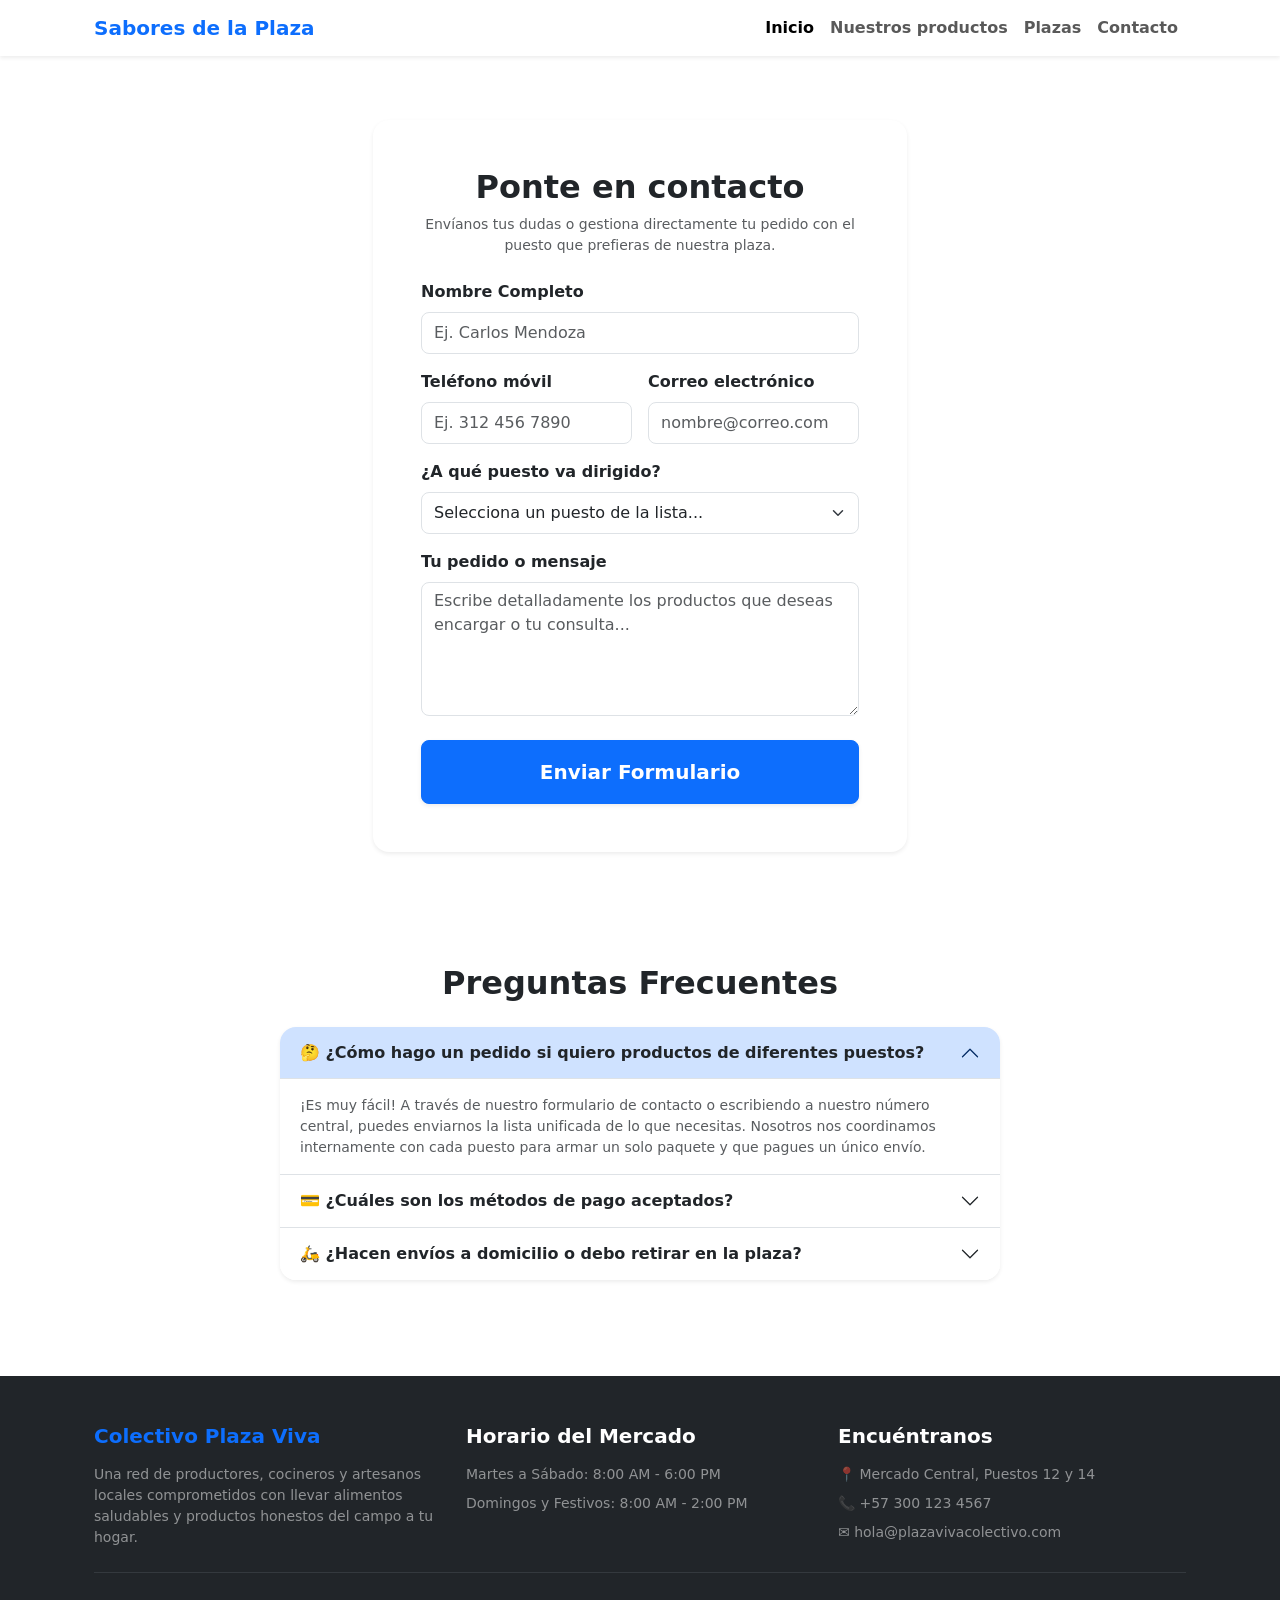
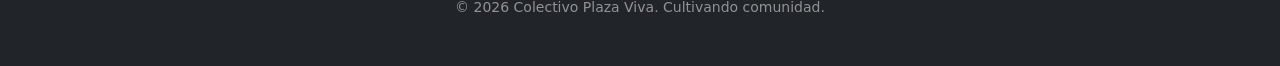
==== contacto.html @ ae629dc8 "Taller Bootstrap de retaurante" ====
<!DOCTYPE html>
<html lang="es">
<head>
    <meta charset="UTF-8">
    <meta name="viewport" content="width=device-width, initial-scale=1.0">
    <title>Contacto y Pedidos</title>

    <link rel="preconnect" href="https://fonts.googleapis.com">
    <link rel="preconnect" href="https://fonts.gstatic.com" crossorigin>
    <link href="https://fonts.googleapis.com/css2?family=Quicksand:wght@400;600;700&display=swap" rel="stylesheet">

    <link href="https://cdn.jsdelivr.net/npm/bootstrap@5.3.3/dist/css/bootstrap.min.css" rel="stylesheet">

</head>
<body>

<nav class="navbar navbar-expand-lg navbar-light bg-white shadow-sm sticky-top">
    <div class="container px-4">
        <a class="navbar-brand fw-bold text-primary" href="index.html">Sabores de la Plaza</a>
        <button
                class="navbar-toggler" type="button" data-bs-toggle="collapse" data-bs-target="#navbarNav"
                aria-controls="navbarNav" aria-expanded="false" aria-label="Toggle navigation">
            <span class="navbar-toggler-icon"></span>
        </button>
        <div class="collapse navbar-collapse" id="navbarNav">
            <ul class="navbar-nav ms-auto fw-semibold">
                <li class="nav-item"><a class="nav-link active" href="index.html">Inicio</a></li>
                <li class="nav-item"><a class="nav-link" href="productos.html">Nuestros productos</a></li>
                <li class="nav-item"><a class="nav-link" href="plazas.html">Plazas</a></li>
                <li class="nav-item"><a class="nav-link" href="contacto.html">Contacto</a></li>
            </ul>
        </div>
    </div>
</nav>

<!-- ==========================================
     CONTENIDO PRINCIPAL: FORMULARIO CENTRADO
     ========================================== -->
<main class="container px-4 py-5 my-3">
    <!-- REQUERIMIENTO 3: El uso de justify-content-center centra la fila -->
    <div class="row justify-content-center">

        <!-- col-12 en celular (ancho completo); col-md-8 y col-lg-6 evitan que ocupe todo el ancho en pantallas grandes -->
        <div class="col-12 col-md-8 col-lg-6">

            <!-- Tarjeta contenedora estética -->
            <div class="card border-0 shadow-sm p-4 p-sm-5 rounded-4 bg-white">
                <h1 class="fw-bold text-center h2 mb-2">Ponte en contacto</h1>
                <p class="text-muted text-center mb-4 small">Envíanos tus dudas o gestiona directamente tu pedido con el
                    puesto que prefieras de nuestra plaza.</p>

                <form action="#" method="POST">

                    <!-- REQUERIMIENTO 1 Y 2: Campo Nombre conectado correctamente (for -> id) -->
                    <div class="mb-3">
                        <label for="campoNombre" class="form-label fw-semibold">Nombre Completo</label> <input
                            type="text" class="form-control py-2 rounded-3" id="campoNombre"
                            placeholder="Ej. Carlos Mendoza" required>
                    </div>

                    <!-- REQUERIMIENTO 1 Y 2: Campos de contacto vinculados -->
                    <div class="row g-3 mb-3">
                        <div class="col-12 col-sm-6">
                            <label for="campoTelefono" class="form-label fw-semibold">Teléfono móvil</label> <input
                                type="tel" class="form-control py-2 rounded-3" id="campoTelefono"
                                placeholder="Ej. 312 456 7890" required>
                        </div>
                        <div class="col-12 col-sm-6">
                            <label for="campoCorreo" class="form-label fw-semibold">Correo electrónico</label> <input
                                type="email" class="form-control py-2 rounded-3" id="campoCorreo"
                                placeholder="nombre@correo.com" required>
                        </div>
                    </div>

                    <!-- REQUERIMIENTO 1 Y 2: Menú selectivo para elegir el puesto de interés -->
                    <div class="mb-3">
                        <label for="campoPuesto" class="form-label fw-semibold">¿A qué puesto va dirigido?</label>
                        <select class="form-select py-2 rounded-3" id="campoPuesto" required>
                            <option value="" disabled selected hidden>Selecciona un puesto de la lista...</option>
                            <option value="general">Pregunta General al Colectivo</option>
                            <option value="frutas">Frutas Doña María</option>
                            <option value="panaderia">El Horno Artesanal</option>
                            <option value="almuerzos">Almuerzos Caseros</option>
                            <option value="jugos">Jugos Naturales Éxtasis</option>
                            <option value="cafe">Rincón del Café</option>
                        </select>
                    </div>

                    <!-- REQUERIMIENTO 1 Y 2: Espacio de texto amplio para el mensaje o pedido -->
                    <div class="mb-4">
                        <label for="campoMensaje" class="form-label fw-semibold">Tu pedido o mensaje</label> <textarea
                            class="form-control rounded-3" id="campoMensaje" rows="5"
                            placeholder="Escribe detalladamente los productos que deseas encargar o tu consulta..."
                            required></textarea>
                    </div>

                    <!-- REQUERIMIENTO 2: Botón de envío muy visible, grande y con sombra visual -->
                    <button type="submit" class="btn btn-primary w-100 py-3 fw-bold shadow-sm rounded-3 fs-5">
                        Enviar Formulario
                    </button>

                </form>

            </div>
        </div>

    </div>
</main>


<!-- SECCIÓN DE PREGUNTAS FRECUENTES (ACCORDION) -->
<section class="py-5 bg-white">
    <div class="container px-4">
        <div class="row justify-content-center">
            <div class="col-12 col-md-8">

                <h2 class="text-center fw-bold mb-4">Preguntas Frecuentes</h2>

                <!-- Contenedor Padre del Acordeón -->
                <div class="accordion shadow-sm rounded-4 overflow-hidden" id="acordeonPlaza">

                    <!-- Pregunta 1 (Abierta por defecto con la clase 'show') -->
                    <div class="accordion-item border-0 border-bottom">
                        <h3 class="accordion-header" id="encabezadoUno">
                            <button class="accordion-button fw-bold text-dark" type="button" data-bs-toggle="collapse" data-bs-target="#panelUno" aria-expanded="true" aria-controls="panelUno">
                                🤔 ¿Cómo hago un pedido si quiero productos de diferentes puestos?
                            </button>
                        </h3>
                        <!-- El data-bs-parent asegura que se cierre al abrir otra pregunta -->
                        <div id="panelUno" class="accordion-collapse collapse show" aria-labelledby="encabezadoUno" data-bs-parent="#acordeonPlaza">
                            <div class="accordion-body text-muted small">
                                ¡Es muy fácil! A través de nuestro formulario de contacto o escribiendo a nuestro número central, puedes enviarnos la lista unificada de lo que necesitas. Nosotros nos coordinamos internamente con cada puesto para armar un solo paquete y que pagues un único envío.
                            </div>
                        </div>
                    </div>

                    <!-- Pregunta 2 -->
                    <div class="accordion-item border-0 border-bottom">
                        <h3 class="accordion-header" id="encabezadoDos">
                            <button class="accordion-button collapsed fw-bold text-dark" type="button" data-bs-toggle="collapse" data-bs-target="#panelDos" aria-expanded="false" aria-controls="panelDos">
                                💳 ¿Cuáles son los métodos de pago aceptados?
                            </button>
                        </h3>
                        <div id="panelDos" class="accordion-collapse collapse" aria-labelledby="encabezadoDos" data-bs-parent="#acordeonPlaza">
                            <div class="accordion-body text-muted small">
                                Aceptamos transferencias electrónicas inmediatas (como Nequi o Daviplata), pagos seguros con tarjeta de débito/crédito directamente en los puestos de la plaza, y dinero en efectivo en el momento en que recibes o recoges tus productos.
                            </div>
                        </div>
                    </div>

                    <!-- Pregunta 3 -->
                    <div class="accordion-item border-0">
                        <h3 class="accordion-header" id="encabezadoTres">
                            <button class="accordion-button collapsed fw-bold text-dark" type="button" data-bs-toggle="collapse" data-bs-target="#panelTres" aria-expanded="false" aria-controls="panelTres">
                                🛵 ¿Hacen envíos a domicilio o debo retirar en la plaza?
                            </button>
                        </h3>
                        <div id="panelTres" class="accordion-collapse collapse" aria-labelledby="encabezadoTres" data-bs-parent="#acordeonPlaza">
                            <div class="accordion-body text-muted small">
                                Contamos con ambas modalidades. Puedes programar tu recogida directamente en los puestos 12 y 14 para llevarte todo listo sin filas, o solicitar nuestro servicio de mensajería local para que te entreguemos los productos directo en tu domicilio.
                            </div>
                        </div>
                    </div>

                </div> <!-- Fin Acordeón -->

            </div>
        </div>
    </div>
</section>

<!-- ==========================================
     PIE DE PÁGINA (DATOS DEL COLECTIVO)
     ========================================== -->
<footer class="bg-dark text-white py-5 mt-5">
    <div class="container px-4">
        <div class="row g-4 text-center text-md-start">
            <div class="col-12 col-md-4">
                <h5 class="fw-bold mb-3 text-primary">Colectivo Plaza Viva</h5>
                <p class="text-white-50 small mb-0">Una red de productores, cocineros y artesanos locales comprometidos
                    con llevar alimentos saludables y productos honestos del campo a tu hogar.</p>
            </div>
            <div class="col-12 col-md-4">
                <h5 class="fw-bold mb-3">Horario del Mercado</h5>
                <ul class="list-unstyled text-white-50 small mb-0">
                    <li class="mb-2">Martes a Sábado: 8:00 AM - 6:00 PM</li>
                    <li>Domingos y Festivos: 8:00 AM - 2:00 PM</li>
                </ul>
            </div>
            <div class="col-12 col-md-4">
                <h5 class="fw-bold mb-3">Encuéntranos</h5>
                <ul class="list-unstyled text-white-50 small mb-0">
                    <li class="mb-2">📍 Mercado Central, Puestos 12 y 14</li>
                    <li class="mb-2">📞 +57 300 123 4567</li>
                    <li>✉️ hola@plazavivacolectivo.com</li>
                </ul>
            </div>
        </div>
        <hr class="border-secondary my-4">
        <div class="row">
            <div class="col-12 text-center text-white-50 small">
                <p class="mb-0">&copy; 2026 Colectivo Plaza Viva. Cultivando comunidad.</p>
            </div>
        </div>
    </div>
</footer>

<!-- 4. JavaScript de Bootstrap (Con atributo defer) -->
<script src="https://cdn.jsdelivr.net/npm/bootstrap@5.3.3/dist/js/bootstrap.bundle.min.js" defer></script>
</body>
</html>
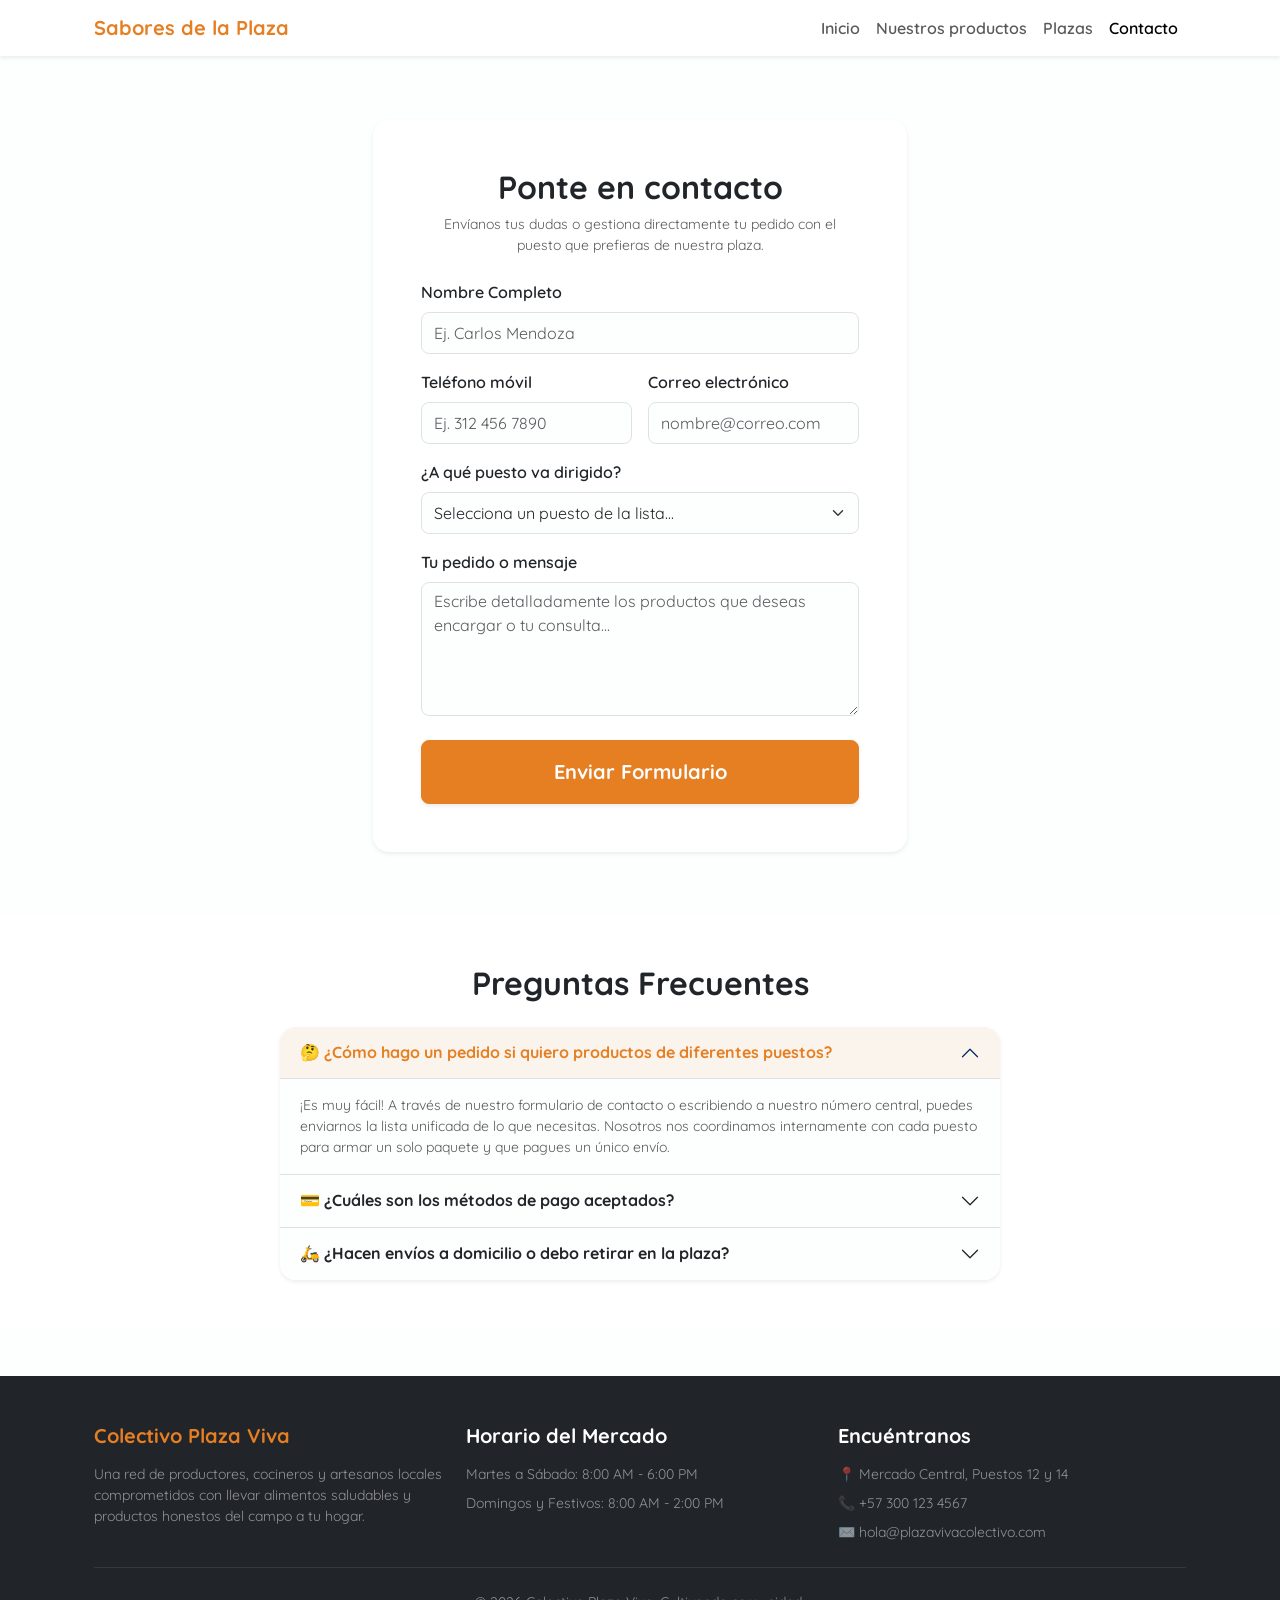
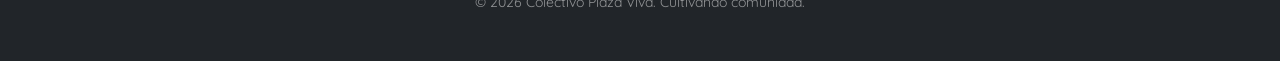
==== commit 4b0c5b81: "Revisión" ====
--- a/contacto.html
+++ b/contacto.html
@@ -10,6 +10,7 @@
     <link href="https://fonts.googleapis.com/css2?family=Quicksand:wght@400;600;700&display=swap" rel="stylesheet">
 
     <link href="https://cdn.jsdelivr.net/npm/bootstrap@5.3.3/dist/css/bootstrap.min.css" rel="stylesheet">
+    <link rel="stylesheet" href="estilos.css">
 
 </head>
 <body>
@@ -24,26 +25,20 @@
         </button>
         <div class="collapse navbar-collapse" id="navbarNav">
             <ul class="navbar-nav ms-auto fw-semibold">
-                <li class="nav-item"><a class="nav-link active" href="index.html">Inicio</a></li>
+                <li class="nav-item"><a class="nav-link " href="index.html">Inicio</a></li>
                 <li class="nav-item"><a class="nav-link" href="productos.html">Nuestros productos</a></li>
                 <li class="nav-item"><a class="nav-link" href="plazas.html">Plazas</a></li>
-                <li class="nav-item"><a class="nav-link" href="contacto.html">Contacto</a></li>
+                <li class="nav-item"><a class="nav-link active" href="contacto.html">Contacto</a></li>
             </ul>
         </div>
     </div>
 </nav>
 
-<!-- ==========================================
-     CONTENIDO PRINCIPAL: FORMULARIO CENTRADO
-     ========================================== -->
 <main class="container px-4 py-5 my-3">
-    <!-- REQUERIMIENTO 3: El uso de justify-content-center centra la fila -->
     <div class="row justify-content-center">
 
-        <!-- col-12 en celular (ancho completo); col-md-8 y col-lg-6 evitan que ocupe todo el ancho en pantallas grandes -->
         <div class="col-12 col-md-8 col-lg-6">
 
-            <!-- Tarjeta contenedora estética -->
             <div class="card border-0 shadow-sm p-4 p-sm-5 rounded-4 bg-white">
                 <h1 class="fw-bold text-center h2 mb-2">Ponte en contacto</h1>
                 <p class="text-muted text-center mb-4 small">Envíanos tus dudas o gestiona directamente tu pedido con el
@@ -51,14 +46,12 @@
 
                 <form action="#" method="POST">
 
-                    <!-- REQUERIMIENTO 1 Y 2: Campo Nombre conectado correctamente (for -> id) -->
                     <div class="mb-3">
                         <label for="campoNombre" class="form-label fw-semibold">Nombre Completo</label> <input
                             type="text" class="form-control py-2 rounded-3" id="campoNombre"
                             placeholder="Ej. Carlos Mendoza" required>
                     </div>
 
-                    <!-- REQUERIMIENTO 1 Y 2: Campos de contacto vinculados -->
                     <div class="row g-3 mb-3">
                         <div class="col-12 col-sm-6">
                             <label for="campoTelefono" class="form-label fw-semibold">Teléfono móvil</label> <input
@@ -72,7 +65,6 @@
                         </div>
                     </div>
 
-                    <!-- REQUERIMIENTO 1 Y 2: Menú selectivo para elegir el puesto de interés -->
                     <div class="mb-3">
                         <label for="campoPuesto" class="form-label fw-semibold">¿A qué puesto va dirigido?</label>
                         <select class="form-select py-2 rounded-3" id="campoPuesto" required>
@@ -81,12 +73,9 @@
                             <option value="frutas">Frutas Doña María</option>
                             <option value="panaderia">El Horno Artesanal</option>
                             <option value="almuerzos">Almuerzos Caseros</option>
-                            <option value="jugos">Jugos Naturales Éxtasis</option>
-                            <option value="cafe">Rincón del Café</option>
                         </select>
                     </div>
 
-                    <!-- REQUERIMIENTO 1 Y 2: Espacio de texto amplio para el mensaje o pedido -->
                     <div class="mb-4">
                         <label for="campoMensaje" class="form-label fw-semibold">Tu pedido o mensaje</label> <textarea
                             class="form-control rounded-3" id="campoMensaje" rows="5"
@@ -94,7 +83,6 @@
                             required></textarea>
                     </div>
 
-                    <!-- REQUERIMIENTO 2: Botón de envío muy visible, grande y con sombra visual -->
                     <button type="submit" class="btn btn-primary w-100 py-3 fw-bold shadow-sm rounded-3 fs-5">
                         Enviar Formulario
                     </button>
@@ -108,7 +96,6 @@
 </main>
 
 
-<!-- SECCIÓN DE PREGUNTAS FRECUENTES (ACCORDION) -->
 <section class="py-5 bg-white">
     <div class="container px-4">
         <div class="row justify-content-center">
@@ -169,9 +156,6 @@
     </div>
 </section>
 
-<!-- ==========================================
-     PIE DE PÁGINA (DATOS DEL COLECTIVO)
-     ========================================== -->
 <footer class="bg-dark text-white py-5 mt-5">
     <div class="container px-4">
         <div class="row g-4 text-center text-md-start">
@@ -205,7 +189,6 @@
     </div>
 </footer>
 
-<!-- 4. JavaScript de Bootstrap (Con atributo defer) -->
 <script src="https://cdn.jsdelivr.net/npm/bootstrap@5.3.3/dist/js/bootstrap.bundle.min.js" defer></script>
 </body>
 </html>
--- a/estilos.css
+++ b/estilos.css
@@ -0,0 +1,60 @@
+:root {
+    --bs-primary: #e67e22;
+    --bs-body-font-family: 'Quicksand', sans-serif;
+    --bs-body-bg: #fdfefe;
+}
+
+body {
+    font-family: var(--bs-body-font-family);
+    background-color: var(--bs-body-bg);
+}
+
+.btn-primary {
+    background-color: var(--bs-primary);
+    border-color: var(--bs-primary);
+}
+.btn-primary:hover {
+    background-color: #d35400;
+    border-color: #d35400;
+}
+
+.text-primary {
+    color: var(--bs-primary) !important;
+}
+.bg-primary {
+    background-color: var(--bs-primary) !important;
+}
+
+.list-group-item.active {
+    background-color: var(--bs-primary) !important;
+    border-color: var(--bs-primary) !important;
+}
+
+.carousel-item img {
+    height: 480px;
+    object-fit: cover;
+}
+
+@media (max-width: 768px) {
+    .carousel-item img {
+        height: 300px;
+    }
+}
+
+
+.accordion-button:not(.collapsed) {
+    background-color: rgba(230, 126, 34, 0.08) !important;
+    color: var(--bs-primary) !important;
+}
+.accordion-button:focus {
+    box-shadow: 0 0 0 0.25rem rgba(230, 126, 34, 0.25) !important;
+}
+
+.nav-tabs .nav-link.active {
+    color: var(--bs-primary) !important;
+    border-color: #dee2e6 #dee2e6 #fff !important;
+    font-weight: 700;
+}
+.nav-tabs .nav-link {
+    color: #6c757d;
+}
